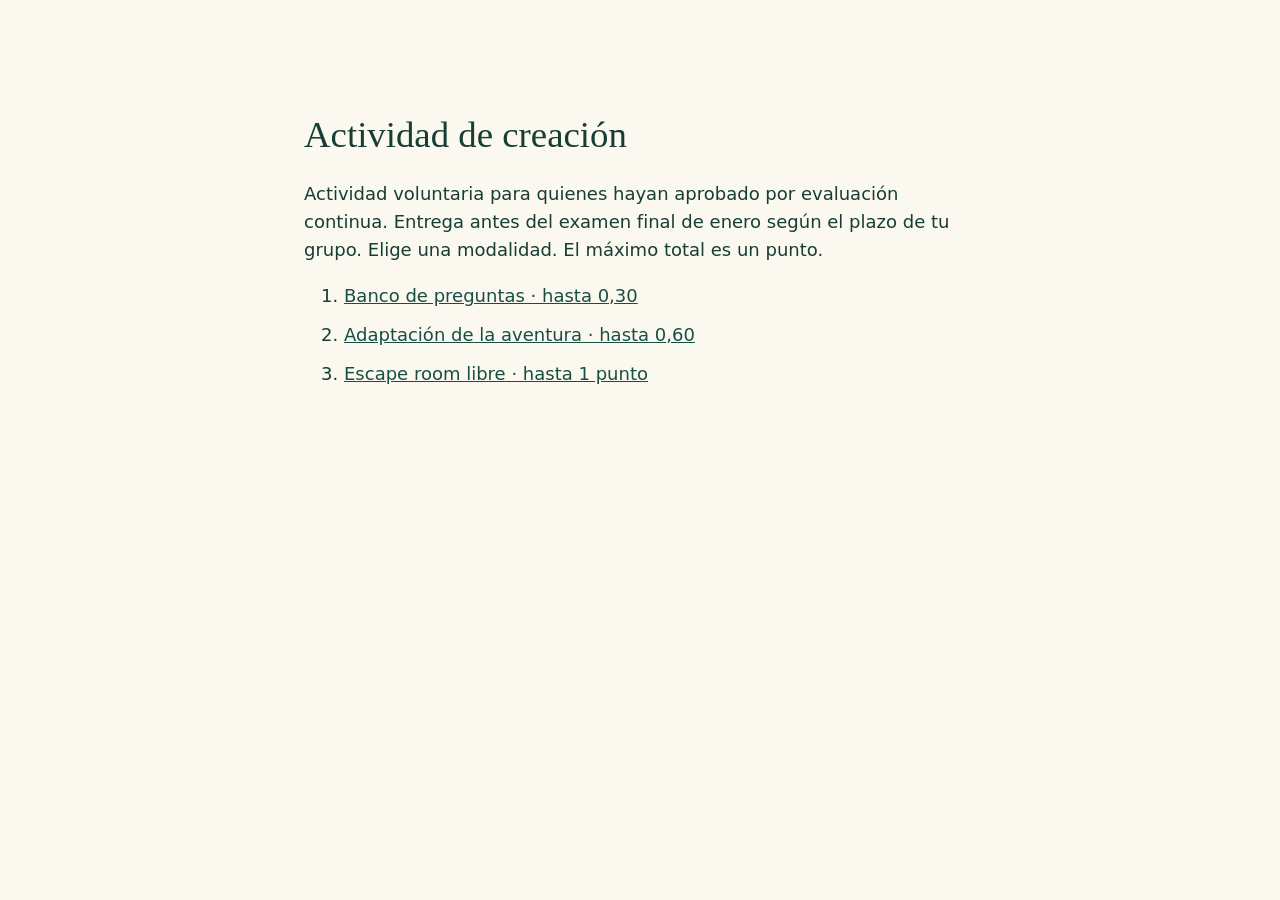
==== alumnado/index.html @ 0ccf9804 "Organiza las entregas por modalidad y actualiza el control y el bloque de probabilidad" ====
<!doctype html><html lang="es"><head><meta charset="utf-8"><meta name="viewport" content="width=device-width,initial-scale=1"><title>Actividad de creación</title><style>body{max-width:42rem;margin:8vh auto;padding:1rem;font:18px/1.55 system-ui;color:#173d34;background:#faf8ef}a{color:#174f44}h1{font:2.3rem Georgia}li{margin:.7rem 0}</style></head><body><main><h1>Actividad de creación</h1><p>Actividad voluntaria para quienes hayan aprobado por evaluación continua. Entrega antes del examen final de enero según el plazo de tu grupo. Elige una modalidad. El máximo total es un punto.</p><ol><li><a href="banco/">Banco de preguntas · hasta 0,30</a></li><li><a href="historia/">Adaptación de la aventura · hasta 0,60</a></li><li><a href="libre/">Escape room libre · hasta 1 punto</a></li></ol></main></body></html>
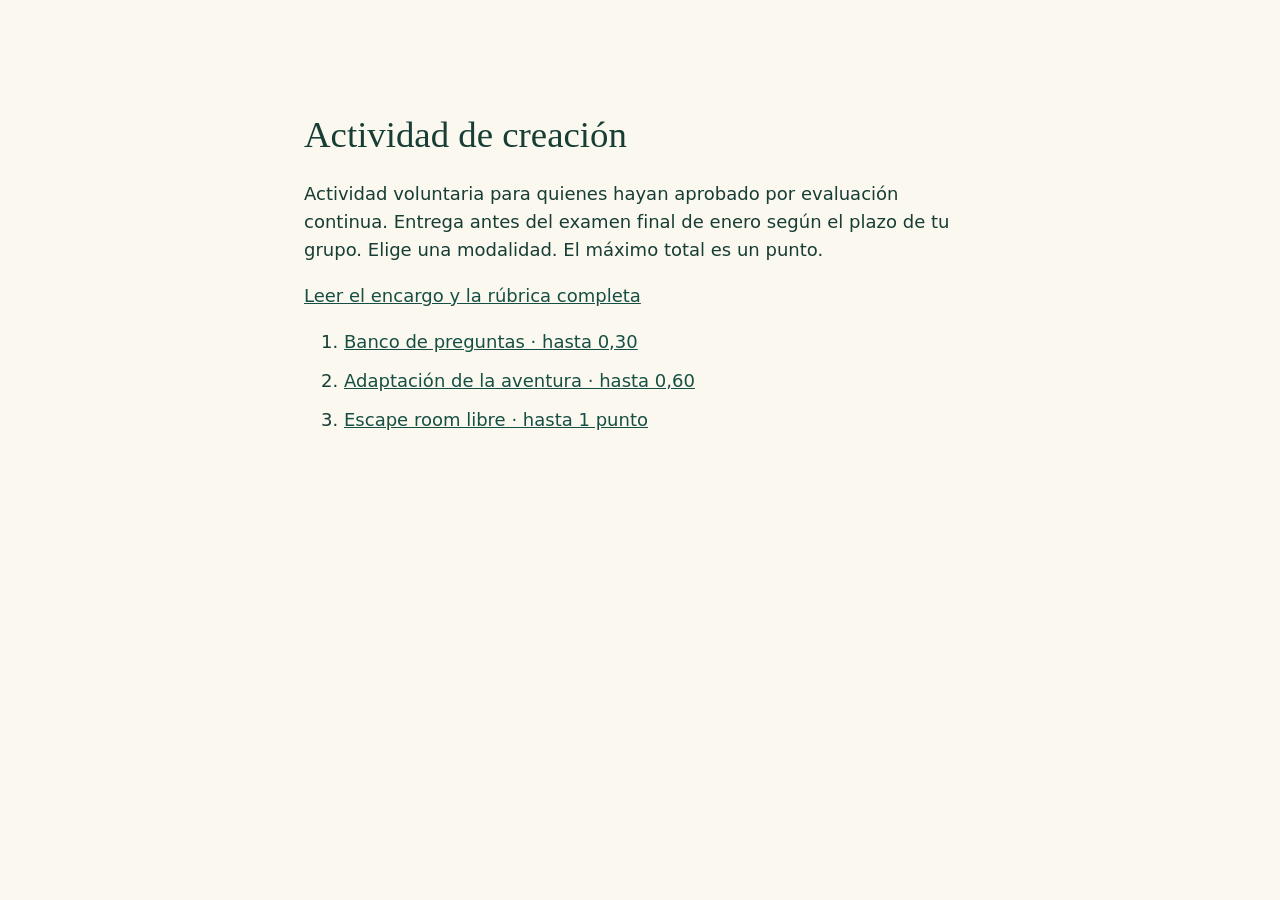
==== commit b11fbb68: "Publica la práctica por aulas y el encargo de creación revisado" ====
--- a/alumnado/index.html
+++ b/alumnado/index.html
@@ -1 +1 @@
-<!doctype html><html lang="es"><head><meta charset="utf-8"><meta name="viewport" content="width=device-width,initial-scale=1"><title>Actividad de creación</title><style>body{max-width:42rem;margin:8vh auto;padding:1rem;font:18px/1.55 system-ui;color:#173d34;background:#faf8ef}a{color:#174f44}h1{font:2.3rem Georgia}li{margin:.7rem 0}</style></head><body><main><h1>Actividad de creación</h1><p>Actividad voluntaria para quienes hayan aprobado por evaluación continua. Entrega antes del examen final de enero según el plazo de tu grupo. Elige una modalidad. El máximo total es un punto.</p><ol><li><a href="banco/">Banco de preguntas · hasta 0,30</a></li><li><a href="historia/">Adaptación de la aventura · hasta 0,60</a></li><li><a href="libre/">Escape room libre · hasta 1 punto</a></li></ol></main></body></html>+<!doctype html><html lang="es"><head><meta charset="utf-8"><meta name="viewport" content="width=device-width,initial-scale=1"><title>Actividad de creación</title><style>body{max-width:42rem;margin:8vh auto;padding:1rem;font:18px/1.55 system-ui;color:#173d34;background:#faf8ef}a{color:#174f44}h1{font:2.3rem Georgia}li{margin:.7rem 0}</style></head><body><main><h1>Actividad de creación</h1><p>Actividad voluntaria para quienes hayan aprobado por evaluación continua. Entrega antes del examen final de enero según el plazo de tu grupo. Elige una modalidad. El máximo total es un punto.</p><p><a href="tarea-y-rubrica.html">Leer el encargo y la rúbrica completa</a></p><ol><li><a href="banco/">Banco de preguntas · hasta 0,30</a></li><li><a href="historia/">Adaptación de la aventura · hasta 0,60</a></li><li><a href="libre/">Escape room libre · hasta 1 punto</a></li></ol></main></body></html>
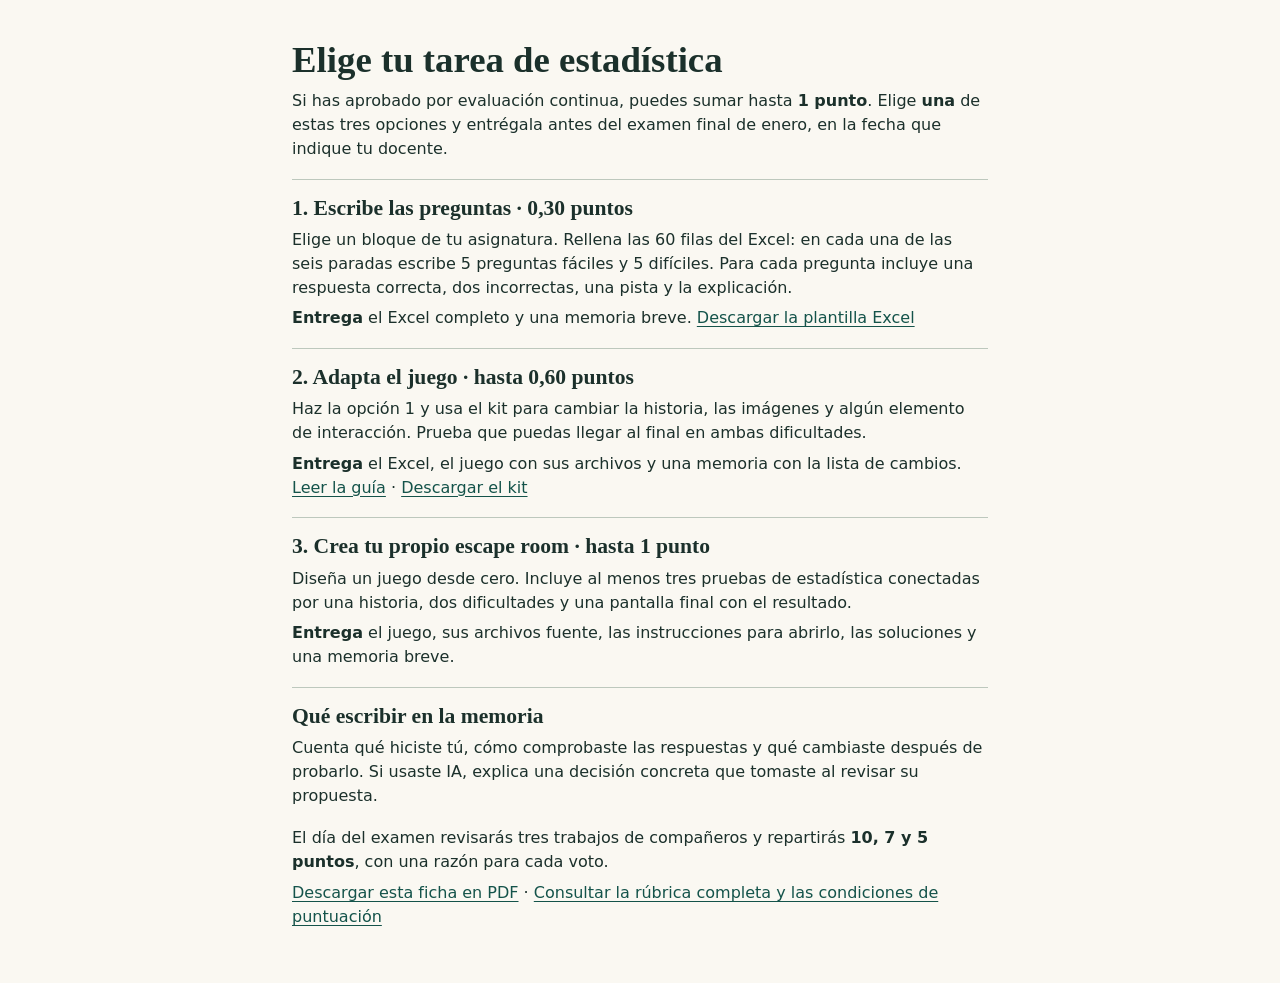
==== commit 7768fd21: "Resume el encargo del alumnado en una ficha de una página" ====
--- a/alumnado/index.html
+++ b/alumnado/index.html
@@ -1 +1,22 @@
-<!doctype html><html lang="es"><head><meta charset="utf-8"><meta name="viewport" content="width=device-width,initial-scale=1"><title>Actividad de creación</title><style>body{max-width:42rem;margin:8vh auto;padding:1rem;font:18px/1.55 system-ui;color:#173d34;background:#faf8ef}a{color:#174f44}h1{font:2.3rem Georgia}li{margin:.7rem 0}</style></head><body><main><h1>Actividad de creación</h1><p>Actividad voluntaria para quienes hayan aprobado por evaluación continua. Entrega antes del examen final de enero según el plazo de tu grupo. Elige una modalidad. El máximo total es un punto.</p><p><a href="tarea-y-rubrica.html">Leer el encargo y la rúbrica completa</a></p><ol><li><a href="banco/">Banco de preguntas · hasta 0,30</a></li><li><a href="historia/">Adaptación de la aventura · hasta 0,60</a></li><li><a href="libre/">Escape room libre · hasta 1 punto</a></li></ol></main></body></html>
+<!doctype html>
+<html lang="es"><head><meta charset="utf-8"><meta name="viewport" content="width=device-width,initial-scale=1">
+<title>Elige tu tarea de estadística</title>
+<style>
+*{box-sizing:border-box}body{margin:0;background:#faf8f2;color:#1b302b;font:1rem/1.5 system-ui,sans-serif}main{max-width:46rem;margin:auto;padding:2rem 1.25rem 3rem}h1,h2{font-family:Georgia,serif;line-height:1.15}h1{font-size:2.3rem;margin:.2em 0}h2{font-size:1.35rem;margin:0 0 .35em}p{margin:.4em 0}section{border-top:1px solid #bdc8bd;margin-top:1.1rem;padding-top:1rem}a{color:#14534a;text-underline-offset:.18em}footer{margin-top:1.15rem}a:focus-visible{outline:3px solid #956322}@page{size:A4;margin:15mm}@media print{body{background:white;font-size:11pt}main{padding:0}section{break-inside:avoid}}
+</style></head><body><main>
+<h1>Elige tu tarea de estadística</h1>
+<p>Si has aprobado por evaluación continua, puedes sumar hasta <strong>1 punto</strong>. Elige <strong>una</strong> de estas tres opciones y entrégala antes del examen final de enero, en la fecha que indique tu docente.</p>
+<section><h2>1. Escribe las preguntas · 0,30 puntos</h2>
+<p>Elige un bloque de tu asignatura. Rellena las 60 filas del Excel: en cada una de las seis paradas escribe 5 preguntas fáciles y 5 difíciles. Para cada pregunta incluye una respuesta correcta, dos incorrectas, una pista y la explicación.</p>
+<p><strong>Entrega</strong> el Excel completo y una memoria breve. <a href="banco/Plantilla.xlsx">Descargar la plantilla Excel</a></p></section>
+<section><h2>2. Adapta el juego · hasta 0,60 puntos</h2>
+<p>Haz la opción 1 y usa el kit para cambiar la historia, las imágenes y algún elemento de interacción. Prueba que puedas llegar al final en ambas dificultades.</p>
+<p><strong>Entrega</strong> el Excel, el juego con sus archivos y una memoria con la lista de cambios. <a href="historia/Guia.docx">Leer la guía</a> · <a href="historia/Kit.zip">Descargar el kit</a></p></section>
+<section><h2>3. Crea tu propio escape room · hasta 1 punto</h2>
+<p>Diseña un juego desde cero. Incluye al menos tres pruebas de estadística conectadas por una historia, dos dificultades y una pantalla final con el resultado.</p>
+<p><strong>Entrega</strong> el juego, sus archivos fuente, las instrucciones para abrirlo, las soluciones y una memoria breve.</p></section>
+<section><h2>Qué escribir en la memoria</h2>
+<p>Cuenta qué hiciste tú, cómo comprobaste las respuestas y qué cambiaste después de probarlo. Si usaste IA, explica una decisión concreta que tomaste al revisar su propuesta.</p></section>
+<footer><p>El día del examen revisarás tres trabajos de compañeros y repartirás <strong>10, 7 y 5 puntos</strong>, con una razón para cada voto.</p>
+<p><a href="ficha.pdf">Descargar esta ficha en PDF</a> · <a href="rubrica.html">Consultar la rúbrica completa y las condiciones de puntuación</a></p></footer>
+</main></body></html>
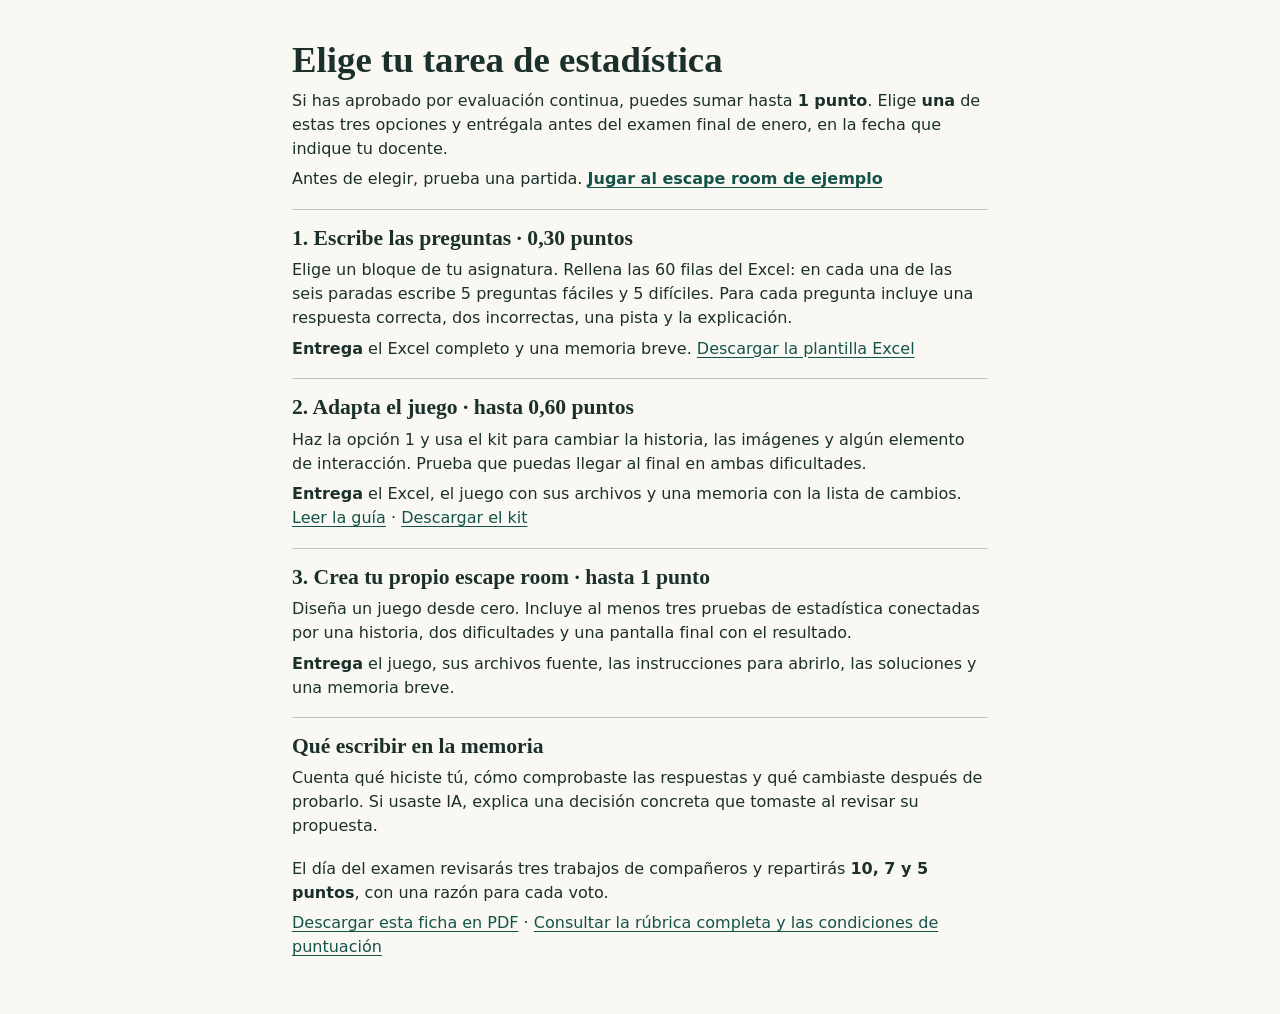
==== commit b53fe6e7: "Enlaza la partida de ejemplo antes de elegir la tarea" ====
--- a/alumnado/index.html
+++ b/alumnado/index.html
@@ -6,6 +6,7 @@
 </style></head><body><main>
 <h1>Elige tu tarea de estadística</h1>
 <p>Si has aprobado por evaluación continua, puedes sumar hasta <strong>1 punto</strong>. Elige <strong>una</strong> de estas tres opciones y entrégala antes del examen final de enero, en la fecha que indique tu docente.</p>
+<p>Antes de elegir, prueba una partida. <strong><a href="https://teoriadejuego.github.io/escaperoom/">Jugar al escape room de ejemplo</a></strong></p>
 <section><h2>1. Escribe las preguntas · 0,30 puntos</h2>
 <p>Elige un bloque de tu asignatura. Rellena las 60 filas del Excel: en cada una de las seis paradas escribe 5 preguntas fáciles y 5 difíciles. Para cada pregunta incluye una respuesta correcta, dos incorrectas, una pista y la explicación.</p>
 <p><strong>Entrega</strong> el Excel completo y una memoria breve. <a href="banco/Plantilla.xlsx">Descargar la plantilla Excel</a></p></section>
